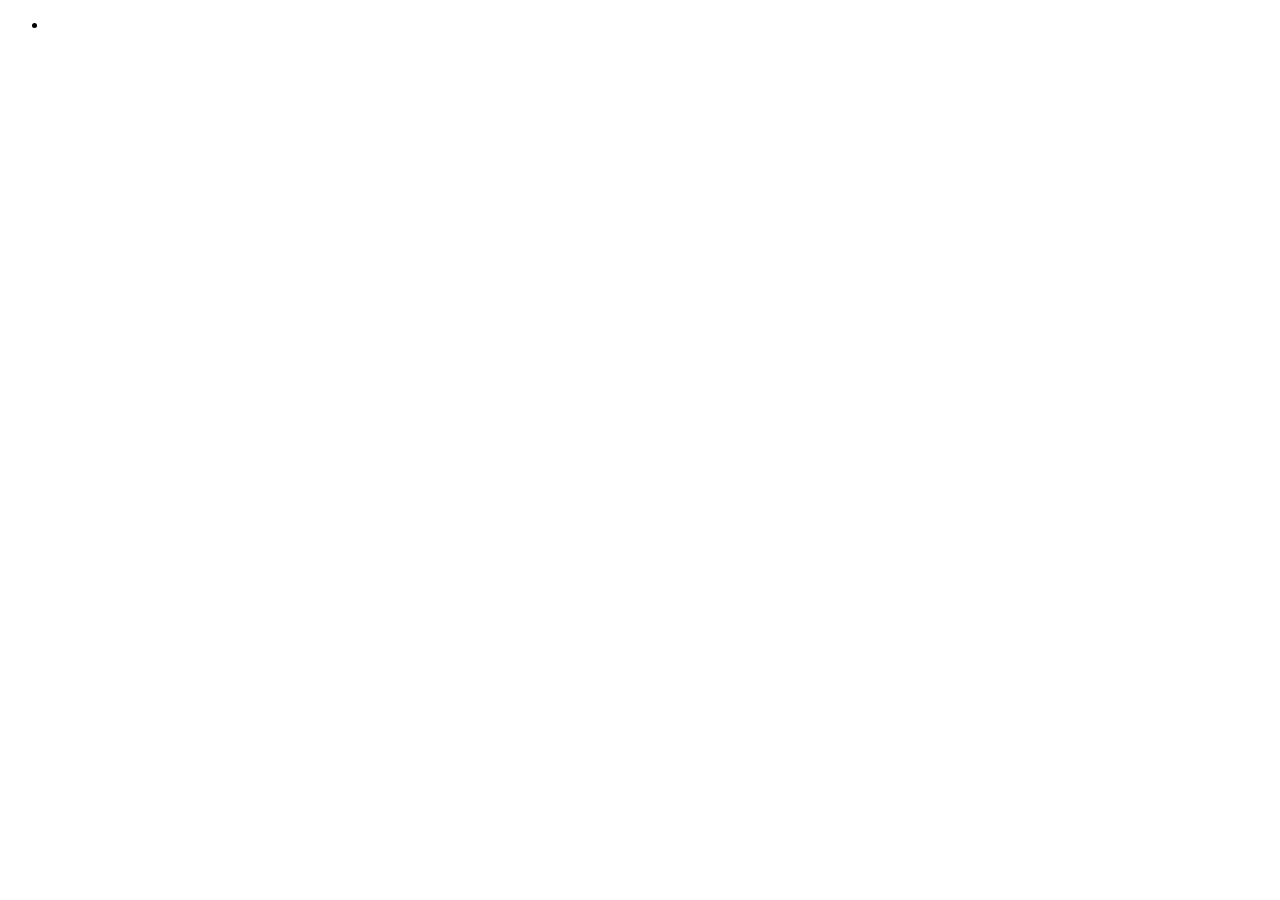
==== index.html @ 81106622 "Skeleton" ====
<!DOCTYPE html>
<html lang="en">
<head>
    <meta charset="UTF-8">
    <meta http-equiv="X-UA-Compatible" content="IE=edge">
    <meta name="viewport" content="width=device-width, initial-scale=1.0">
    <title>Travel Site</title>
    <link rel="stylesheet" href="./css/main.css">
    <link rel="stylesheet" href="./css/global.css">

</head>
<body>
    <header>
        <nav class="navbar">
            <div class="navbar-logo">

            </div>
            <div class="navbar-links">
                <ul class="navbar-links__ul">
                    <li></li>
                </ul>
            </div>
        </nav>
    </header>
</body>
</html>
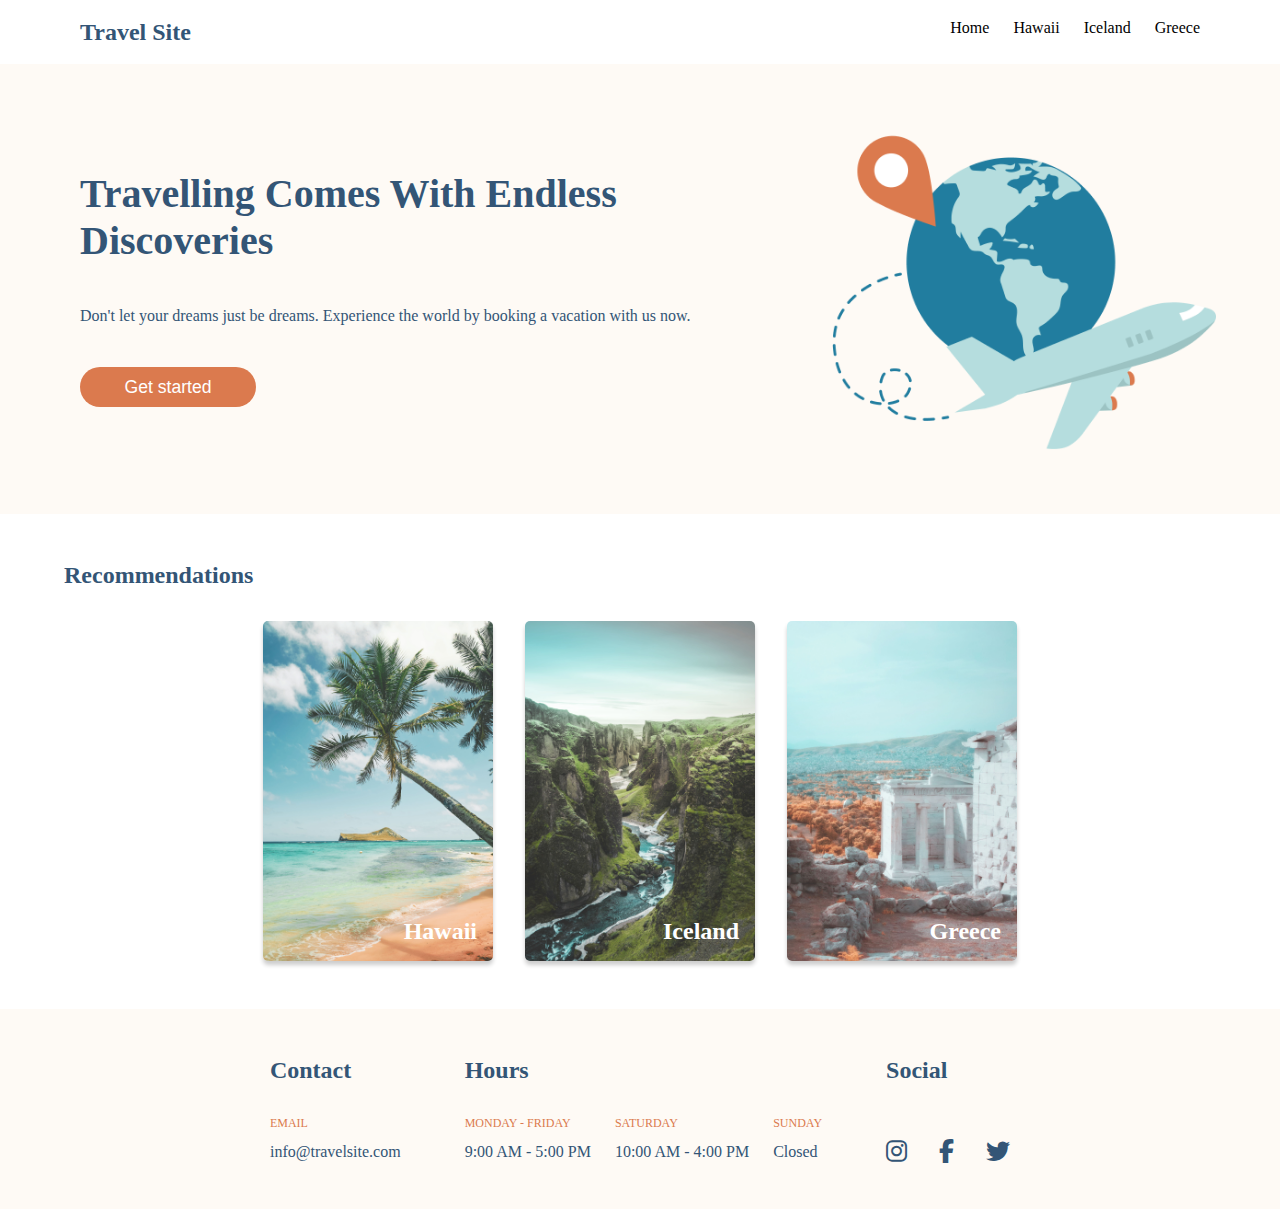
==== commit eaf1b08b: "completed requirements" ====
--- a/index.html
+++ b/index.html
@@ -7,20 +7,77 @@
     <title>Travel Site</title>
     <link rel="stylesheet" href="./css/main.css">
     <link rel="stylesheet" href="./css/global.css">
-
+    <link rel="stylesheet" href="https://cdnjs.cloudflare.com/ajax/libs/font-awesome/6.2.0/css/all.min.css">
 </head>
 <body>
-    <header>
-        <nav class="navbar">
-            <div class="navbar-logo">
-
+    <header class="navbar">
+        <div class="navbar__heading">
+            <h2><a href="index.html">Travel Site</a></h2>
+        </div>
+        <ul class="navbar__items">
+            <li class="navbar__item"><a href="index.html">Home</a></li>
+            <li class="navbar__item"><a href="/pages/hawaii.html">Hawaii</a></li>
+            <li class="navbar__item"><a href="/pages/iceland.html">Iceland</a></li>
+            <li class="navbar__item"><a href="/pages/greece.html">Greece</a></li>        
+        </ul>
+    </header>
+    <main>
+        <section class="hero">
+            <article class="hero__article">
+                <h1 class="hero__header">Travelling Comes With Endless Discoveries</h1>
+                <p class="hero__subheader">Don't let your dreams just be dreams. Experience the world by booking a vacation with us now.</p>
+                <button class="hero__button">Get started</button>
+            </article>
+            <img class="hero__img" src="/assets/images/hero.png" alt="Hero section image">
+        </section>
+        <article class="recommendations">
+            <h2 class="recommendations__header">Recommendations</h2>
+            <section class="recommendations__section">
+                <a href="/pages/hawaii.html"><div class="card card-hawaii">
+                    <h2 class="card__header">Hawaii</h2>
+                </div></a>
+                <a href="/pages/iceland.html"><div class="card card-iceland">
+                    <h2 class="card__header">Iceland</h2>
+                </div></a>
+                <a href="/pages/greece.html"><div class="card card-greece">
+                    <h2 class="card__header">Greece</h2>
+                </div></a>
+            </section>
+        </article>
+    </main>
+    <footer>
+        <section class="contact__section">
+            <h2 class="contact__header">Contact</h2>
+            <div class="contact__content">
+                <p class="contact__subject">EMAIL</p>
+                <p class="contact__info">info@travelsite.com</p>
             </div>
-            <div class="navbar-links">
-                <ul class="navbar-links__ul">
-                    <li></li>
-                </ul>
+        </section>
+        <section class="hours__section">
+            <h2 class="hours__header">Hours</h2>
+            <div class="hours__container">
+                <div class="hours__content">
+                    <p class="hours__subject">MONDAY - FRIDAY</p>
+                    <p class="hours__info">9:00 AM - 5:00 PM</p>
+                </div>
+                <div class="hours__content">
+                    <p class="hours__subject">SATURDAY</p>
+                    <p class="hours__info">10:00 AM - 4:00 PM</p>
+                </div>
+                <div class="hours__content">
+                    <p class="hours__subject">SUNDAY</p>
+                    <p class="hours__info">Closed</p>
+                </div>
             </div>
-        </nav>
-    </header>
+        </section>
+        <section class="social__section">
+            <h2 class="social__header">Social</h2>
+            <div class="social__icons">
+                <a href="#"><i class="fa-brands fa-instagram fa-xl"></i></a>
+                <a href="#"><i class="fa-brands fa-facebook-f fa-xl"></i></a>
+                <a href="#"><i class="fa-brands fa-twitter fa-xl"></i></a>
+            </div>
+        </section>
+    </footer>
 </body>
 </html>--- a/css/main.css
+++ b/css/main.css
@@ -0,0 +1,100 @@
+.navbar__item:hover {
+    border-bottom: 2px solid #db7a4e;
+}
+
+.hero {
+    position: relative;
+    display: flex;
+    justify-content: space-around;
+    padding: 4rem 0;
+    margin: auto;
+    background: #fefaf5;
+    width: 100%;
+}
+
+.hero__article {
+    display: flex;
+    flex-direction: column;
+    position: relative;
+    left: 1rem;
+    justify-content: space-evenly;
+    align-items: left;
+    color: #335576;
+    max-height: 30%;
+    max-width: 50%;
+}
+
+.hero__header {
+    font-size: 2.5rem;
+}
+
+.hero__button {
+    background: #db7a4e;
+    color: white;
+    border: none;
+    width: 11rem;
+    height: 2.5rem;
+    font-size: 1.1rem;
+    border-radius: 30px;
+}
+
+.hero__img {
+    max-width: 30%;
+    max-height: 30%;
+}
+
+.recommendations {
+    display: flex;
+    flex-direction: column;
+    justify-content: center;
+    margin: 3rem 0;
+    gap: 2rem;
+}
+
+.recommendations__header {
+    position: relative;
+    left: 4rem;
+    color: #335576;
+}
+
+.recommendations__section {
+    display: flex;
+    justify-content: center;
+    gap: 2rem;
+}
+
+.card {
+    position: relative;
+    border-radius: 5px;
+    box-shadow: 0px 4px 4px rgb(0, 0, 0, 0.2);
+    width: 230px;
+    height: 340px;
+}
+
+.card-hawaii {
+    background-image: url(/assets/images/hawaii.jpg);
+    background-size: 100%;
+    background-repeat: no-repeat;
+}
+
+.card-iceland {
+    background-image: url(/assets/images/iceland.jpg);
+    background-size: 100%;
+    background-repeat: no-repeat;
+}
+
+.card-greece {
+    background-image: url(/assets/images/greece.jpg);
+    background-size: 100%;
+    background-repeat: no-repeat;
+}
+
+.card__header {
+    position: absolute;
+    margin: 1rem;
+    right: 0;
+    bottom: 0;
+    color: white;
+}
+
+
--- a/css/global.css
+++ b/css/global.css
@@ -0,0 +1,134 @@
+* {
+    margin: 0;
+    padding: 0;
+}
+
+body {
+    font-family: verdana;
+    display: flex;
+    flex-direction: column;
+}
+
+main {
+    padding-top: 4rem;
+}
+
+a {
+    text-decoration: none;
+    color:black;
+}
+
+.navbar {
+    position: fixed;
+    z-index: 1;
+    display: flex;
+    justify-content: space-between;
+    align-items: center;
+    box-sizing: border-box;
+    margin: 0 auto;
+    background: #ffffff;
+    width: 100vw;
+    height: 4rem;
+}
+
+.navbar__heading {
+    position: relative;
+    left: 5rem;
+}
+
+.navbar__heading a {
+    color: #335576;
+}
+
+.navbar__items {
+    display: flex;
+    justify-content: space-between;
+    gap: 1.5rem;
+}
+
+.navbar__item {
+    position: relative;
+    right: 5rem;
+    display: flex;
+    justify-content: space-evenly;
+    list-style: none;
+    width:fit-content;
+    padding-bottom: .5rem;
+}
+
+.navbar__item-active::after {
+    border-bottom: 2px solid #db7a4e;
+}
+
+footer {
+    display: flex;
+    justify-content: center;
+    background:#fefaf5;
+    gap: 4rem;
+    padding: 3rem;
+}
+
+.contact__section {
+    color:#335576;
+    display: flex;
+    gap: 2rem;
+    align-items: left;
+    flex-direction: column;
+    justify-content: space-between;
+}
+
+.contact__content {
+    display: flex;
+    flex-direction: column;
+    gap: .75rem;
+}
+
+.contact__subject {
+    font-size: .75rem;
+    color:#db7a4e
+}
+
+.hours__section {
+    color:#335576;
+    display: flex;
+    flex-direction: column;
+    gap: 2rem;
+    align-items: left;
+}
+
+.hours__container {
+    display: flex;
+    flex-direction: row;
+    justify-content: space-between;
+    gap: 1.5rem;
+}
+.hours__content {
+    display: flex;
+    flex-direction: column;
+    gap: .75rem;
+}
+
+.hours__subject {
+    font-size: .75rem;
+    color:#db7a4e
+}
+
+.social__section {
+    color:#335576;
+    display: flex;
+    gap: 2rem;
+    align-items: left;
+    flex-direction: column;
+    justify-content: space-between;
+}
+
+.social__icons {
+    display: flex;
+    justify-content: space-between;
+    gap: 2rem;
+}
+
+.fa-brands {
+    color:#335576;
+}
+
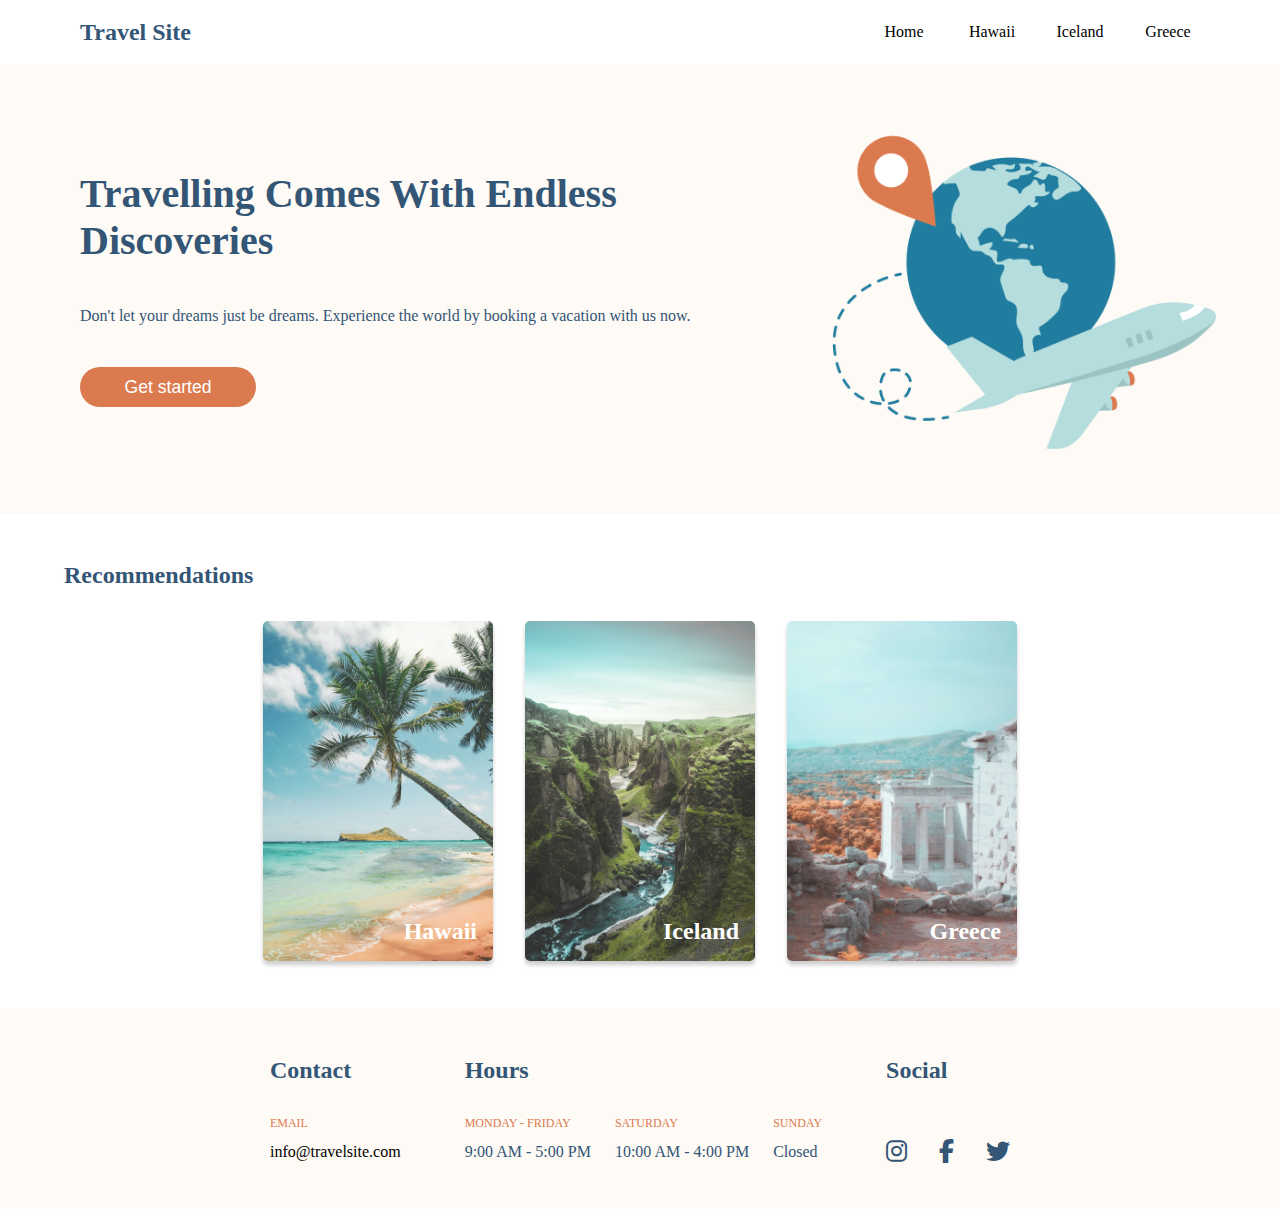
==== commit 3cb582aa: "Links and button hover states and cursor. Final commit" ====
--- a/index.html
+++ b/index.html
@@ -50,7 +50,7 @@
             <h2 class="contact__header">Contact</h2>
             <div class="contact__content">
                 <p class="contact__subject">EMAIL</p>
-                <p class="contact__info">info@travelsite.com</p>
+                <p class="contact__info"><a>info@travelsite.com</a></p>
             </div>
         </section>
         <section class="hours__section">
--- a/css/main.css
+++ b/css/main.css
@@ -36,7 +36,15 @@
     height: 2.5rem;
     font-size: 1.1rem;
     border-radius: 30px;
+    cursor: pointer;
 }
+
+.hero__button:hover {
+    border-radius: 30px;
+    border:2px solid #fffdfa;
+    box-shadow:  9px 9px 18px #f0eeeb,-9px -9px 18px #ffffff;
+}
+
 
 .hero__img {
     max-width: 30%;
@@ -71,6 +79,11 @@
     height: 340px;
 }
 
+.card:hover {
+    border-radius: 5px;
+    box-shadow:  20px 20px 18px #f0f0f0,-20px -20px 18px #ffffff;
+}
+
 .card-hawaii {
     background-image: url(/assets/images/hawaii.jpg);
     background-size: 100%;
--- a/css/global.css
+++ b/css/global.css
@@ -52,12 +52,19 @@
     display: flex;
     justify-content: space-evenly;
     list-style: none;
-    width:fit-content;
-    padding-bottom: .5rem;
+    align-items: center;
+    height: 2.5rem;
+    width: 4rem;
+    /* padding-bottom: .5rem; */
+
 }
 
-.navbar__item-active::after {
+.navbar__item:hover {
+    border: 2px solid #fafafa;
     border-bottom: 2px solid #db7a4e;
+    border-radius: 5px;
+    background: #fafafa;
+    box-shadow:  5px 5px 80px #bcbcbc,-5px -5px 80px #ffffff;
 }
 
 footer {
@@ -86,6 +93,10 @@
 .contact__subject {
     font-size: .75rem;
     color:#db7a4e
+}
+
+.contact__info {
+    cursor: pointer;
 }
 
 .hours__section {
